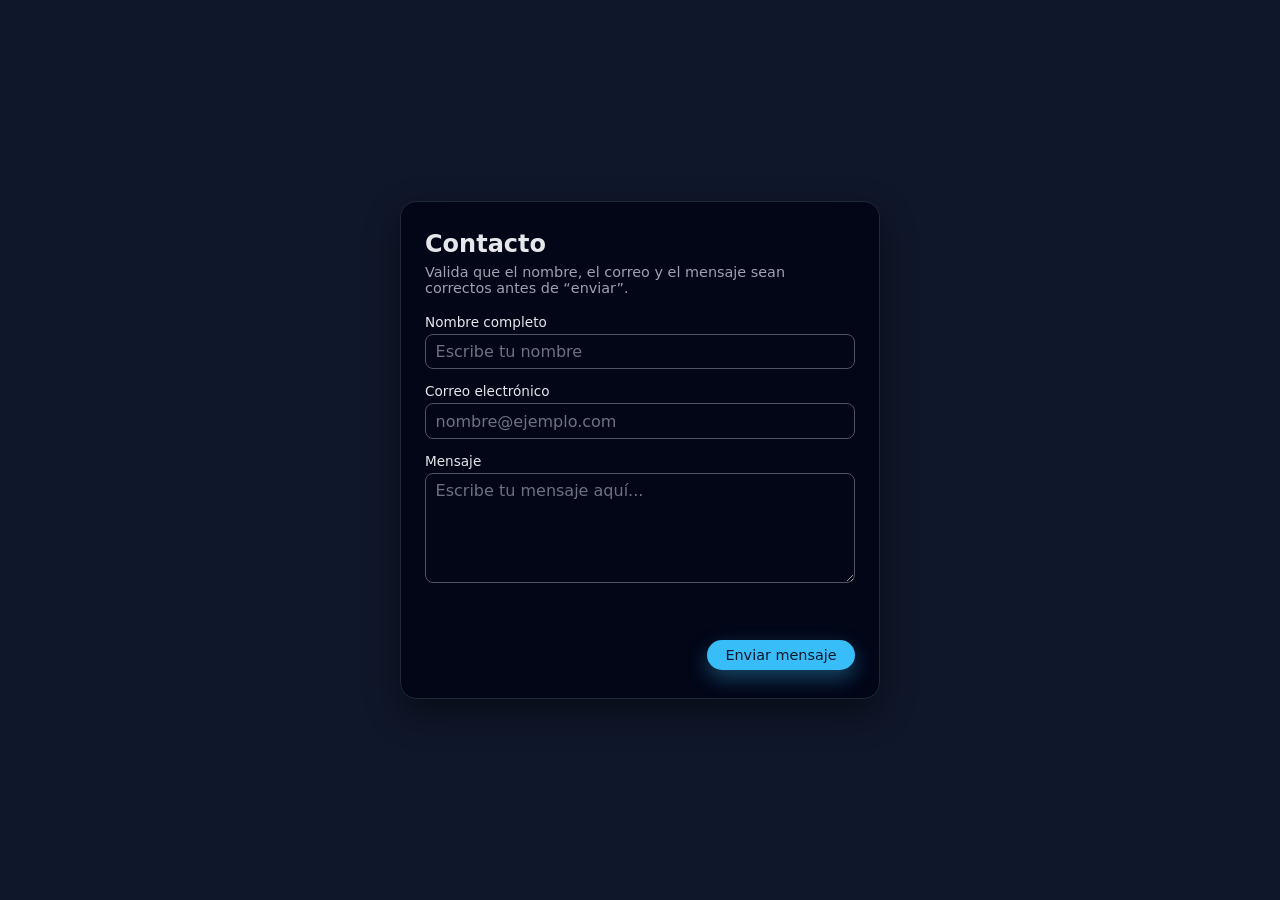
==== scripts/validadorFormulario/index.html @ d06c358f "update data" ====
<!DOCTYPE html>
<html lang="es">
<head>
  <meta charset="UTF-8">
  <title>JS Práctica 5: Validador de formulario</title>
  <meta name="viewport" content="width=device-width, initial-scale=1.0">
  <style>
    * { box-sizing: border-box; }

    body {
      margin: 0;
      font-family: system-ui, -apple-system, "Segoe UI", sans-serif;
      background: #0f172a;
      color: #e5e7eb;
      min-height: 100vh;
      display: flex;
      align-items: center;
      justify-content: center;
      padding: 1.5rem;
    }

    .card {
      background: #020617;
      border-radius: 16px;
      padding: 1.75rem 1.5rem;
      max-width: 480px;
      width: 100%;
      box-shadow: 0 14px 35px rgba(0,0,0,0.45);
      border: 1px solid #1f2937;
    }

    h1 {
      margin: 0 0 0.4rem;
      font-size: 1.5rem;
    }

    p.subtitle {
      margin: 0 0 1.1rem;
      font-size: 0.9rem;
      color: #9ca3af;
    }

    form {
      display: grid;
      gap: 0.9rem;
    }

    .field {
      display: flex;
      flex-direction: column;
    }

    label {
      font-size: 0.85rem;
      margin-bottom: 0.25rem;
    }

    input,
    textarea {
      font: inherit;
      padding: 0.45rem 0.6rem;
      border-radius: 8px;
      border: 1px solid #4b5563;
      background: #020617;
      color: #e5e7eb;
      outline: none;
      transition: border-color 0.15s ease, box-shadow 0.15s ease, background 0.15s ease;
    }

    input::placeholder,
    textarea::placeholder {
      color: #6b7280;
    }

    input:focus,
    textarea:focus {
      border-color: #38bdf8;
      box-shadow: 0 0 0 1px #38bdf8;
    }

    textarea {
      resize: vertical;
      min-height: 110px;
    }

    .error {
      font-size: 0.78rem;
      color: #fca5a5;
      margin-top: 0.18rem;
      display: none;
    }

    .field.invalid input,
    .field.invalid textarea {
      border-color: #f97373;
      box-shadow: 0 0 0 1px #f97373;
    }

    .field.invalid .error {
      display: block;
    }

    .status {
      font-size: 0.85rem;
      margin-top: 0.25rem;
      min-height: 1.1rem;
    }

    .status.ok {
      color: #6ee7b7;
    }

    .status.fail {
      color: #fca5a5;
    }

    button {
      margin-top: 0.4rem;
      justify-self: flex-end;
      font: inherit;
      border-radius: 999px;
      padding: 0.45rem 1.15rem;
      border: none;
      cursor: pointer;
      background: #38bdf8;
      color: #0f172a;
      font-size: 0.9rem;
      font-weight: 500;
      box-shadow: 0 8px 20px rgba(56,189,248,0.35);
      transition: transform 0.05s ease, box-shadow 0.12s ease;
    }

    button:hover {
      transform: translateY(-1px);
      box-shadow: 0 10px 24px rgba(0,0,0,0.45);
    }

    button:active {
      transform: translateY(0);
      box-shadow: none;
    }
  </style>
</head>
<body>
  <section class="card">
    <h1>Contacto</h1>
    <p class="subtitle">
      Valida que el nombre, el correo y el mensaje sean correctos antes de “enviar”.
    </p>

    <form id="contact-form" novalidate>
      <div class="field" id="group-name">
        <label for="name">Nombre completo</label>
        <input id="name" type="text" placeholder="Escribe tu nombre">
        <span class="error">Escribe tu nombre (mínimo 3 caracteres).</span>
      </div>

      <div class="field" id="group-email">
        <label for="email">Correo electrónico</label>
        <input id="email" type="email" placeholder="nombre@ejemplo.com">
        <span class="error">Introduce un correo válido.</span>
      </div>

      <div class="field" id="group-message">
        <label for="message">Mensaje</label>
        <textarea id="message" placeholder="Escribe tu mensaje aquí..."></textarea>
        <span class="error">El mensaje debe tener al menos 10 caracteres.</span>
      </div>

      <div class="status" id="form-status"></div>

      <button type="submit" id="sendData">Enviar mensaje</button>
    </form>
  </section>

  <script>
    const form = document.getElementById("contact-form");
    const statusEl = document.getElementById("form-status");

    const fields = {
      name: document.getElementById("name"),
      email: document.getElementById("email"),
      message: document.getElementById("message")
    };


    const sendData=()=>{

      console.log("Send data");

      alert("Enviando data en mail");
    }

    function setFieldValid(id, valid) {
      const group = document.getElementById("group-" + id);
      if (valid) {
        group.classList.remove("invalid");
      } else {
        group.classList.add("invalid");
      }
    }

    function validateName() {
      const value = fields.name.value.trim();
      const ok = value.length >= 3;
      setFieldValid("name", ok);
      return ok;
    }

    function validateEmail() {
      const value = fields.email.value.trim();
      const pattern = /^[^\s@]+@[^\s@]+\.[^\s@]+$/;
      const ok = pattern.test(value);
      setFieldValid("email", ok);
      return ok;
    }

    function validateMessage() {
      const value = fields.message.value.trim();
      const ok = value.length >= 10;
      setFieldValid("message", ok);
      return ok;
    }

    fields.name.addEventListener("blur", validateName);
    fields.email.addEventListener("blur", validateEmail);
    fields.message.addEventListener("blur", validateMessage);

    form.addEventListener("submit", (e) => {
      e.preventDefault();

      alert("Enviando data");

      const okName = validateName();
      const okEmail = validateEmail();
      const okMessage = validateMessage();

      if (okName && okEmail && okMessage) {
        statusEl.textContent = "Formulario enviado correctamente (simulado).";
        statusEl.className = "status ok";
        form.reset();
      } else {
        statusEl.textContent = "Revisa los campos marcados en rojo.";
        statusEl.className = "status fail";
      }


      
    });
  </script>
</body>
</html>
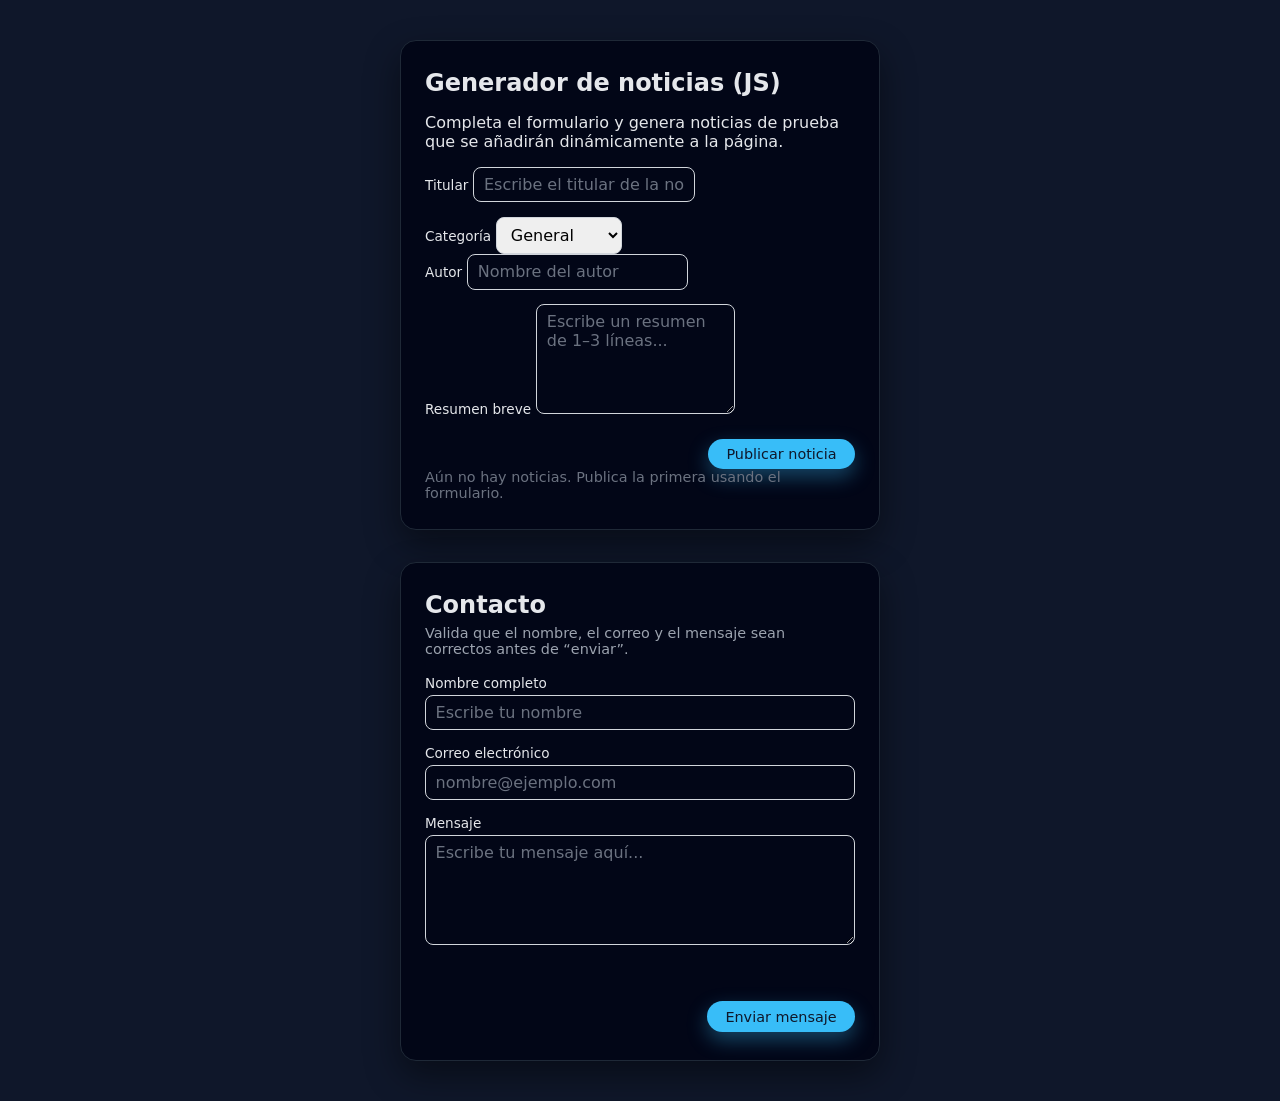
==== commit 5ee2f58c: "add practica lista tareas" ====
--- a/scripts/validadorFormulario/index.html
+++ b/scripts/validadorFormulario/index.html
@@ -14,12 +14,14 @@
       color: #e5e7eb;
       min-height: 100vh;
       display: flex;
+      flex-direction: column;
       align-items: center;
       justify-content: center;
       padding: 1.5rem;
     }
 
     .card {
+      margin: 1rem;
       background: #020617;
       border-radius: 16px;
       padding: 1.75rem 1.5rem;
@@ -54,6 +56,7 @@
       font-size: 0.85rem;
       margin-bottom: 0.25rem;
     }
+
 
     input,
     textarea {
@@ -65,6 +68,15 @@
       color: #e5e7eb;
       outline: none;
       transition: border-color 0.15s ease, box-shadow 0.15s ease, background 0.15s ease;
+    }
+
+    input, textarea, select {
+      font: inherit;
+      padding: 0.45rem 0.6rem;
+      border-radius: 8px;
+      border: 1px solid #d1d5db;
+      outline: none;
+      transition: border-color 0.15s ease, box-shadow 0.15s ease;
     }
 
     input::placeholder,
@@ -142,6 +154,56 @@
   </style>
 </head>
 <body>
+
+    <section class="card">
+    <h1>Generador de noticias (JS)</h1>
+  <p>
+    Completa el formulario y genera noticias de prueba que se añadirán
+    dinámicamente a la página.
+  </p>
+
+  <section class="layout">
+    <form id="news-form">
+      <div>
+        <label for="title">Titular</label>
+        <input id="title" type="text" placeholder="Escribe el titular de la noticia">
+      </div>
+
+      <div class="row-2">
+        <div>
+          <label for="category">Categoría</label>
+          <select id="category">
+            <option value="General">General</option>
+            <option value="Tecnología">Tecnología</option>
+            <option value="Deportes">Deportes</option>
+            <option value="Ciencia">Ciencia</option>
+          </select>
+        </div>
+        <div>
+          <label for="author">Autor</label>
+          <input id="author" type="text" placeholder="Nombre del autor">
+        </div>
+      </div>
+
+      <div>
+        <label for="summary">Resumen breve</label>
+        <textarea id="summary" placeholder="Escribe un resumen de 1–3 líneas..."></textarea>
+      </div>
+
+      <button type="submit">Publicar noticia</button>
+    </form>
+
+    <section class="news-list" id="news-list">
+      <!-- Aquí se insertan las noticias con JS -->
+      <p style="font-size:0.9rem; color:#6b7280; margin:0;">
+        Aún no hay noticias. Publica la primera usando el formulario.
+      </p>
+    </section>
+  </section> 
+  </section>
+
+
+
   <section class="card">
     <h1>Contacto</h1>
     <p class="subtitle">
@@ -172,6 +234,9 @@
       <button type="submit" id="sendData">Enviar mensaje</button>
     </form>
   </section>
+
+
+
 
   <script>
     const form = document.getElementById("contact-form");
@@ -239,13 +304,14 @@
         statusEl.textContent = "Formulario enviado correctamente (simulado).";
         statusEl.className = "status ok";
         form.reset();
+
       } else {
         statusEl.textContent = "Revisa los campos marcados en rojo.";
         statusEl.className = "status fail";
       }
 
 
-      
+
     });
   </script>
 </body>
